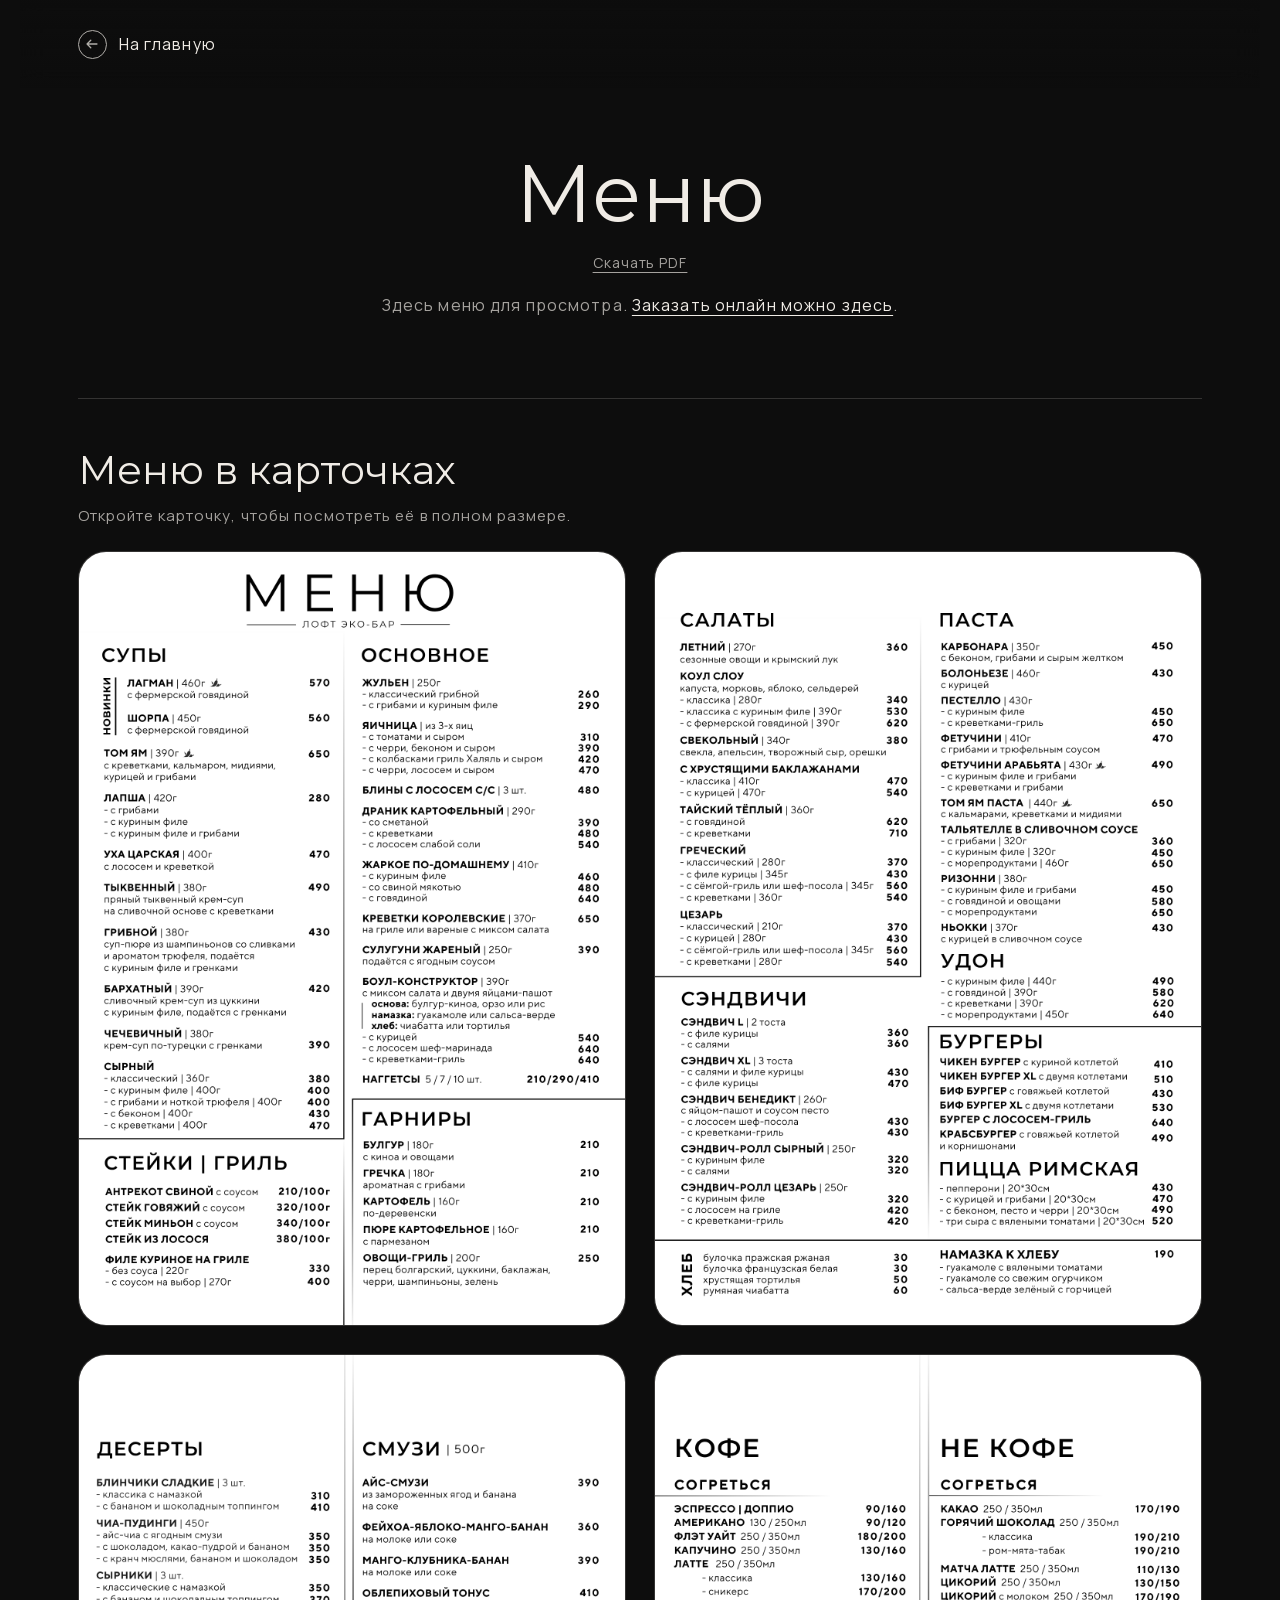
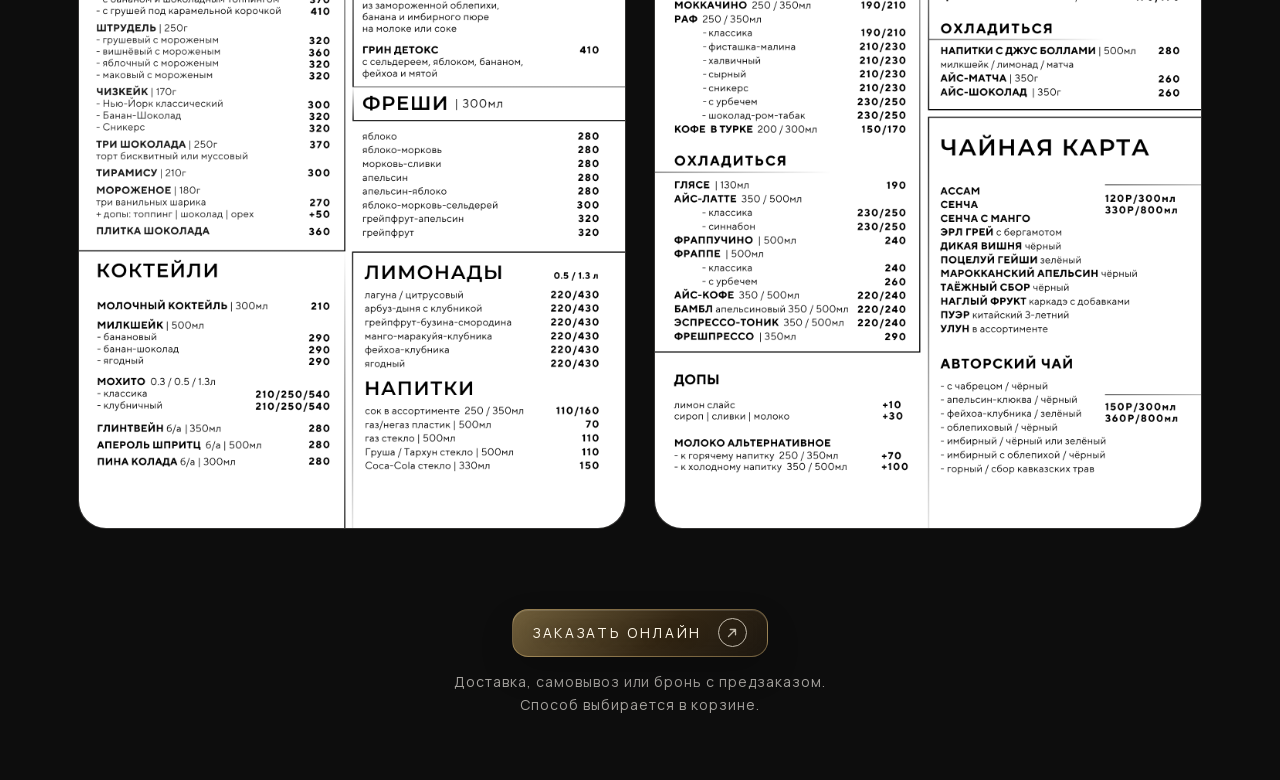
==== menu/index.html @ b7766734 "Update LOFT site and publish menu" ====
<!doctype html>
<html lang="ru">
  <head>
    <meta charset="utf-8" />
    <meta name="viewport" content="width=device-width, initial-scale=1" />
    <meta name="theme-color" content="#0d0d0d" />
    <meta name="description" content="Меню ЛОФТ эко-бар в Георгиевске: карточки, PDF и онлайн-заказ." />
    <title>Меню — ЛОФТ эко-бар</title>
    <link rel="canonical" href="https://loftecobar.ru/menu/" />
    <link rel="icon" href="/favicon.svg" type="image/svg+xml" />
    <link rel="stylesheet" href="/styles.css" />
    <link rel="stylesheet" href="/menu/menu.css" />
  </head>
  <body class="menuPage">
    <header class="menuTopbar menuWrap">
      <a class="menuHome" href="/" aria-label="ЛОФТ эко-бар — на главную">
        <span class="arrow" aria-hidden="true">
          <svg viewBox="0 0 16 16" focusable="false"><path d="M4 12 12 4M6 4h6v6" transform="rotate(-135 8 8)" /></svg>
        </span>
        <span>На главную</span>
      </a>
    </header>

    <main class="menuWrap">
      <header class="menuIntro">
        <h1>Меню</h1>
        <a class="menuDownload" href="/menu.pdf" download>Скачать PDF</a>
        <p class="menuExplanation">Здесь меню для просмотра. <a href="https://delivery.restik.com/loftecobar" target="_blank" rel="noopener noreferrer">Заказать онлайн можно здесь</a>.</p>
      </header>

      <section class="menuCards" id="menu-cards" aria-labelledby="menu-cards-title">
        <header class="menuCardsIntro">
          <h2 id="menu-cards-title">Меню в карточках</h2>
          <p>Откройте карточку, чтобы посмотреть её в полном размере.</p>
        </header>
        <ol class="menuCardList" role="list">
          <li>
            <a href="/menu/cards/page-01.png" aria-label="Открыть в полном размере: Супы, основное, стейки и гарниры">
              <img src="/menu/cards/page-01.png" alt="Супы, основное, стейки и гарниры" width="1414" height="2000" decoding="async" />
            </a>
          </li>
          <li>
            <a href="/menu/cards/page-02.png" aria-label="Открыть в полном размере: Салаты, сэндвичи, паста, удон, бургеры и пицца">
              <img src="/menu/cards/page-02.png" alt="Салаты, сэндвичи, паста, удон, бургеры и пицца" width="1414" height="2000" loading="lazy" decoding="async" />
            </a>
          </li>
          <li>
            <a href="/menu/cards/page-03.png" aria-label="Открыть в полном размере: Десерты, коктейли и прохладительные напитки">
              <img src="/menu/cards/page-03.png" alt="Десерты, коктейли и прохладительные напитки" width="1414" height="2000" loading="lazy" decoding="async" />
            </a>
          </li>
          <li>
            <a href="/menu/cards/page-04.png" aria-label="Открыть в полном размере: Кофе, не кофе и чайная карта">
              <img src="/menu/cards/page-04.png" alt="Кофе, не кофе и чайная карта" width="1414" height="2000" loading="lazy" decoding="async" />
            </a>
          </li>

        </ol>
      </section>
      <div class="menuOrder">
        <a class="button buttonPrimary" href="https://delivery.restik.com/loftecobar" target="_blank" rel="noopener noreferrer">Заказать онлайн <span class="arrow" aria-hidden="true"><svg viewBox="0 0 16 16" focusable="false"><path d="M4 12 12 4M6 4h6v6" /></svg></span></a>
        <p class="menuOrderNote"><span>Доставка, самовывоз или бронь с предзаказом.</span><span>Способ выбирается в корзине.</span></p>
      </div>
    </main>
  </body>
</html>
---- styles.css ----
@font-face {
  font-family: "Manrope";
  font-style: normal;
  font-weight: 200 800;
  font-display: swap;
  src: url("assets/fonts/manrope-cyrillic.woff2") format("woff2");
  unicode-range: U+0301, U+0400-045F, U+0490-0491, U+04B0-04B1, U+2116;
}

@font-face {
  font-family: "Manrope";
  font-style: normal;
  font-weight: 200 800;
  font-display: swap;
  src: url("assets/fonts/manrope-latin.woff2") format("woff2");
  unicode-range: U+0000-00FF, U+0131, U+0152-0153, U+02BB-02BC, U+02C6, U+02DA,
    U+02DC, U+0304, U+0308, U+0329, U+2000-206F, U+20AC, U+2122, U+2191,
    U+2193, U+2212, U+2215, U+FEFF, U+FFFD;
}

@font-face {
  font-family: "Montserrat";
  font-style: normal;
  font-weight: 100 900;
  font-display: swap;
  src: url("assets/fonts/montserrat-cyrillic.woff2") format("woff2");
  unicode-range: U+0301, U+0400-045F, U+0490-0491, U+04B0-04B1, U+2116;
}

@font-face {
  font-family: "Montserrat";
  font-style: normal;
  font-weight: 100 900;
  font-display: swap;
  src: url("assets/fonts/montserrat-latin.woff2") format("woff2");
  unicode-range: U+0000-00FF, U+0131, U+0152-0153, U+02BB-02BC, U+02C6, U+02DA,
    U+02DC, U+0304, U+0308, U+0329, U+2000-206F, U+20AC, U+2122, U+2191,
    U+2193, U+2212, U+2215, U+FEFF, U+FFFD;
}

:root {
  --font-manrope: "Manrope", sans-serif;
  --font-montserrat: "Montserrat", sans-serif;
  --ink: #0d0d0d;
  --milk: #f0ece6;
  --milk-muted: rgba(240, 236, 230, 0.67);
  --accent: #caa05b;
  --accent-bright: #d8b16d;
  --sage: #93a783;
  --sage-soft: #afbea2;
  --amber-glass:
    linear-gradient(135deg, rgba(229, 191, 113, 0.46), rgba(172, 122, 48, 0.25) 58%, rgba(94, 65, 28, 0.2));
  --sage-glass:
    linear-gradient(135deg, rgba(164, 184, 150, 0.34), rgba(89, 111, 80, 0.2) 62%, rgba(34, 45, 31, 0.18));
  --neutral-glass:
    linear-gradient(135deg, rgba(240, 236, 230, 0.105), rgba(240, 236, 230, 0.035) 46%, rgba(13, 13, 13, 0.16));
  --glass: rgba(18, 18, 16, 0.5);
  --glass-strong: rgba(13, 13, 13, 0.88);
  --glass-soft: rgba(240, 236, 230, 0.052);
  --line: rgba(240, 236, 230, 0.17);
  --shadow: 0 28px 80px rgba(0, 0, 0, 0.28);
}

* {
  box-sizing: border-box;
}

html {
  scroll-behavior: smooth;
  scroll-padding-top: 24px;
  background: var(--ink);
}

body {
  margin: 0;
  min-width: 320px;
  background: var(--ink);
  color: var(--milk);
  font-family: var(--font-manrope), Arial, sans-serif;
  -webkit-font-smoothing: antialiased;
  -moz-osx-font-smoothing: grayscale;
  text-rendering: optimizeLegibility;
}

main {
  position: relative;
  isolation: isolate;
}

a {
  color: inherit;
}

.ambientBackground {
  position: fixed;
  z-index: 0;
  inset: 0;
  background-color: var(--ink);
  background-image: linear-gradient(to bottom, transparent 60%, var(--ink) 100%), url("assets/hero-lamps-desktop.webp");
  background-repeat: no-repeat;
  background-position: center top;
  background-size: 100% 51.29vw, 100% auto;
  pointer-events: none;
}

.ambientBackground::after {
  content: "";
  position: absolute;
  inset: 0;
  background:
    linear-gradient(90deg, rgba(13, 13, 13, 0.46) 0%, rgba(13, 13, 13, 0.08) 50%, rgba(13, 13, 13, 0.46) 100%),
    linear-gradient(180deg, rgba(13, 13, 13, 0.04) 0%, rgba(13, 13, 13, 0.1) 48%, rgba(13, 13, 13, 0.88) 94%);
}

.hero {
  position: relative;
  z-index: 1;
  width: min(1440px, 100%);
  min-height: 100svh;
  margin: 0 auto;
  padding: 28px clamp(24px, 5vw, 72px) 56px;
  display: flex;
  flex-direction: column;
}

.topbar {
  display: flex;
  align-items: center;
  justify-content: flex-end;
  gap: 20px;
}

.topPhone {
  min-height: 48px;
  padding: 0 9px 0 18px;
  display: inline-flex;
  align-items: center;
  gap: 12px;
  border: 1px solid var(--line);
  border-radius: 999px;
  background: rgba(13, 13, 13, 0.38);
  backdrop-filter: blur(14px);
  -webkit-backdrop-filter: blur(14px);
  text-decoration: none;
  font-size: 15.5px;
  font-weight: 650;
  letter-spacing: 0.035em;
}

.arrow {
  width: 29px;
  height: 29px;
  flex: none;
  display: inline-grid;
  place-items: center;
  border: 1px solid currentColor;
  border-radius: 50%;
  opacity: 0.72;
  transition: transform 180ms ease, opacity 180ms ease;
}

.arrow svg {
  width: 14px;
  height: 14px;
  fill: none;
  stroke: currentColor;
  stroke-width: 1.5;
  stroke-linecap: round;
  stroke-linejoin: round;
}

a:hover .arrow {
  transform: translate(1px, -1px);
  opacity: 1;
}

.heroContent {
  width: min(940px, 100%);
  margin: clamp(430px, 56svh, 720px) auto 0;
  text-align: center;
}

.brandLockup {
  width: fit-content;
  max-width: 100%;
  margin-inline: auto;
}

.hero h1 {
  margin: 0;
  font-size: clamp(64px, 10vw, 145px);
  font-family: var(--font-montserrat), Arial, sans-serif;
  font-weight: 400;
  line-height: 0.9;
  letter-spacing: 0.18em;
  text-transform: uppercase;
  text-wrap: balance;
  text-shadow: 0 3px 24px rgba(0, 0, 0, 0.42);
  transform: translateX(0.09em);
}

.ecoDivider {
  width: 100%;
  margin: 20px auto 0;
  display: grid;
  grid-template-columns: minmax(0, 1fr) auto minmax(0, 1fr);
  align-items: center;
  gap: 12px;
}

.ecoDivider > span {
  width: 100%;
  height: 1px;
  background: rgba(240, 236, 230, 0.42);
}

.ecoDivider p {
  margin: 0;
  color: var(--sage-soft);
  font-size: clamp(15px, 1.35vw, 19px);
  font-weight: 620;
  letter-spacing: 0.56em;
  white-space: nowrap;
  text-transform: uppercase;
  transform: translateX(0.28em);
}

.sectionLabel {
  margin: 0 0 16px;
  color: var(--sage-soft);
  font-size: 11px;
  font-weight: 760;
  line-height: 1.4;
  letter-spacing: 0.19em;
  text-transform: uppercase;
}

.heroTagline {
  margin: 29px 0 0;
  display: flex;
  justify-content: center;
  gap: 0.7ch;
  font-size: clamp(16.5px, 1.65vw, 22px);
  font-weight: 520;
  line-height: 1.55;
  letter-spacing: 0.18em;
  text-transform: uppercase;
  text-shadow: 0 3px 20px rgba(0, 0, 0, 0.62);
}

.heroDetails {
  margin-top: 22px;
  display: flex;
  flex-direction: column;
  align-items: center;
  justify-content: center;
  gap: 9px;
  flex-wrap: wrap;
}

.heroHours {
  color: rgba(240, 236, 230, 0.72);
  font-size: 13px;
  font-weight: 620;
  letter-spacing: 0.11em;
  text-transform: uppercase;
}

.metaPill {
  min-height: 47px;
  padding: 0 16px;
  display: inline-flex;
  align-items: center;
  gap: 10px;
  border: 1px solid var(--line);
  border-radius: 999px;
  background: rgba(13, 13, 13, 0.38);
  backdrop-filter: blur(14px);
  -webkit-backdrop-filter: blur(14px);
  color: rgba(240, 236, 230, 0.88);
  font-size: 14px;
  font-weight: 620;
  letter-spacing: 0.025em;
}

.metaLink {
  padding-right: 7px;
  text-decoration: none;
}

.metaLink .arrow {
  width: 27px;
  height: 27px;
}

.heroActions {
  width: min(650px, 100%);
  margin: 34px auto 0;
  display: grid;
  grid-template-columns: repeat(2, minmax(0, 1fr));
  justify-content: center;
  gap: 10px;
}

.button {
  min-height: 58px;
  padding: 0 20px;
  display: inline-flex;
  align-items: center;
  justify-content: space-between;
  gap: 18px;
  border: 1px solid transparent;
  border-radius: 16px;
  text-decoration: none;
  font-size: 14px;
  font-weight: 640;
  letter-spacing: 0.015em;
  box-shadow:
    inset 0 1px 0 rgba(255, 255, 255, 0.13),
    0 14px 34px rgba(0, 0, 0, 0.16);
  backdrop-filter: blur(18px) saturate(118%);
  -webkit-backdrop-filter: blur(18px) saturate(118%);
  transition: transform 180ms ease, filter 180ms ease, border-color 180ms ease;
}

.button:active,
.actionCard:active {
  transform: scale(0.985);
}

.buttonPrimary {
  border-color: rgba(240, 205, 137, 0.38);
  background: var(--amber-glass);
  color: #fff8e9;
  text-shadow: 0 1px 14px rgba(0, 0, 0, 0.42);
}

.buttonPrimary:hover {
  filter: brightness(1.1);
  border-color: rgba(248, 218, 156, 0.58);
}

.buttonQuiet {
  border-color: var(--line);
  background: var(--neutral-glass);
  color: var(--milk);
}

.buttonGlass {
  border-color: rgba(181, 201, 167, 0.31);
  background: var(--sage-glass);
  color: var(--milk);
}

.buttonGlass:hover,
.buttonQuiet:hover {
  border-color: rgba(240, 236, 230, 0.24);
  filter: brightness(1.12);
}

.hasActiveButton .buttonPrimary,
.hasActiveButton .actionCardPrimary,
.hasActiveButton .mobileDock a:first-child {
  border-color: rgba(181, 201, 167, 0.31);
  background: var(--sage-glass);
  color: var(--milk);
  text-shadow: none;
}

.button.isActiveButton,
.actionCard.isActiveButton,
.mobileDock a.isActiveButton {
  border-color: rgba(240, 205, 137, 0.42);
  background: var(--amber-glass);
  color: #fff8e9;
  text-shadow: 0 1px 14px rgba(0, 0, 0, 0.42);
}

.contentShell {
  position: relative;
  z-index: 1;
  width: min(1180px, calc(100% - 32px));
  margin: 0 auto;
  padding: 44px 0 132px;
}

.glassPanel {
  border: 1px solid var(--line);
  border-radius: 28px;
  background:
    var(--neutral-glass),
    var(--glass);
  box-shadow:
    inset 0 1px 0 rgba(255, 255, 255, 0.08),
    var(--shadow);
  backdrop-filter: blur(24px) saturate(112%);
  -webkit-backdrop-filter: blur(24px) saturate(112%);
}

.contactPanel {
  padding: clamp(30px, 4.4vw, 48px);
  display: grid;
  grid-template-columns: minmax(0, 1fr) minmax(440px, 0.95fr);
  align-items: end;
  gap: clamp(34px, 6vw, 76px);
}

.contactCopy h2,
.panelTitle {
  margin: 0;
  color: var(--sage);
  font-size: clamp(18px, 1.9vw, 25px);
  font-weight: 520;
  line-height: 1.55;
  letter-spacing: 0.18em;
  text-transform: uppercase;
}

.contactCopy p,
.panelDescription {
  margin: 18px 0 0;
  color: var(--milk-muted);
  font-size: 17px;
  line-height: 1.55;
}

.panelDescription strong {
  color: rgba(240, 236, 230, 0.9);
  font-weight: 450;
  text-decoration: none;
}

.contactActions {
  display: grid;
  grid-template-columns: 1fr;
  gap: 10px;
}

.contactActions .button {
  font-size: 20px;
  font-weight: 620;
}

.actionsPanel {
  margin-top: 22px;
  padding: clamp(28px, 5vw, 58px);
}

.sectionIntro {
  max-width: 630px;
}

.sectionIntro .menuTitle {
  margin: 0;
  color: var(--sage);
  font-size: clamp(18px, 1.9vw, 25px);
  font-weight: 520;
  line-height: 1.55;
  letter-spacing: 0.18em;
  text-transform: uppercase;
  text-wrap: wrap;
}

.sectionLabel {
  color: var(--sage-soft);
}

.sectionIntro h2 {
  margin: 0;
  font-size: clamp(34px, 4.3vw, 57px);
  font-weight: 570;
  line-height: 1.05;
  letter-spacing: -0.04em;
  text-wrap: balance;
}

.sectionIntro > p:last-child,
.detailText {
  margin: 16px 0 0;
  color: var(--milk-muted);
  font-size: 17px;
  line-height: 1.6;
}

.actionGrid {
  margin-top: 30px;
  display: grid;
  grid-template-columns: repeat(2, minmax(0, 1fr));
  gap: 12px;
}

.actionCard {
  min-height: 160px;
  padding: 22px;
  display: grid;
  grid-template-columns: 1fr auto;
  grid-template-rows: auto 1fr;
  gap: 22px;
  border: 1px solid var(--line);
  border-radius: 22px;
  background:
    var(--neutral-glass),
    var(--glass-soft);
  box-shadow: inset 0 1px 0 rgba(255, 255, 255, 0.065);
  backdrop-filter: blur(17px) saturate(112%);
  -webkit-backdrop-filter: blur(17px) saturate(112%);
  text-decoration: none;
  transition: transform 180ms ease, filter 180ms ease, border-color 180ms ease;
}

.actionCard:hover {
  transform: translateY(-2px);
  border-color: rgba(156, 173, 142, 0.7);
  filter: brightness(1.12);
}

.actionCardPrimary {
  border-color: rgba(240, 205, 137, 0.36);
  background: var(--amber-glass);
  color: #fff8e9;
  text-shadow: 0 1px 14px rgba(0, 0, 0, 0.36);
}

.actionCardPrimary:hover {
  border-color: rgba(248, 218, 156, 0.56);
}

.cardNumber {
  font-size: 11px;
  font-weight: 800;
  letter-spacing: 0.15em;
}

.actionCard:not(.actionCardPrimary) .cardNumber {
  color: #a6b096;
}

.cardCopy {
  grid-column: 1;
  grid-row: 2;
  align-self: end;
}

.cardCopy strong {
  display: block;
  font-size: 20px;
  font-weight: 620;
}

.cardCopy small {
  margin-top: 7px;
  display: block;
  color: var(--milk-muted);
  font-size: 14px;
  line-height: 1.45;
}

.actionCardPrimary .cardCopy small {
  color: rgba(255, 248, 233, 0.7);
}

.actionCard > .arrow {
  grid-column: 2;
  grid-row: 2;
  align-self: end;
}

.detailGrid {
  margin-top: 22px;
  display: grid;
  grid-template-columns: 1fr;
  gap: 16px;
}

.detailCard {
  padding: clamp(28px, 4.4vw, 48px);
  display: flex;
  flex-direction: column;
}

.routeDescription {
  max-width: 560px;
}

.buttonStack {
  margin-top: 0;
  padding-top: 29px;
  display: grid;
  grid-template-columns: 1fr;
  gap: 10px;
}

.reviewPanel {
  margin-top: 22px;
  padding: clamp(28px, 5vw, 58px);
  display: grid;
  grid-template-columns: minmax(0, 1fr) minmax(440px, 0.95fr);
  align-items: end;
  gap: clamp(34px, 6vw, 76px);
}

.reviewActions {
  display: grid;
  gap: 10px;
}

.buttonStack .button,
.reviewActions .button {
  font-size: 20px;
  font-weight: 620;
}

footer {
  padding: 50px 8px 16px;
  display: flex;
  align-items: end;
  justify-content: space-between;
  gap: 32px;
  color: var(--milk-muted);
  font-size: 13px;
}

footer p {
  margin: 4px 0;
}

.footerBrand {
  color: var(--milk);
  font-size: 18px;
  font-weight: 500;
}

.socials {
  display: flex;
  flex-wrap: wrap;
  gap: 22px;
}

.socials a {
  text-underline-offset: 4px;
}

.mobileDock {
  display: none;
}

:focus-visible {
  outline: 2px solid var(--sage-soft);
  outline-offset: 4px;
}

@media (min-width: 761px) {
  .ambientBackground::after {
    background:
      linear-gradient(
        180deg,
        rgba(13, 13, 13, 0.02) 0%,
        rgba(13, 13, 13, 0.1) 34%,
        rgba(13, 13, 13, 0.78) 82%,
        var(--ink) 100%
      );
  }

  .heroActions .button,
  .contactActions .button,
  .buttonStack .button,
  .reviewActions .button {
    font-size: 18px;
    font-weight: 570;
    letter-spacing: 0.01em;
  }

  .actionsPanel,
  .detailGrid,
  .reviewPanel {
    margin-top: 30px;
  }

  .contactPanel,
  .actionsPanel,
  .detailCard,
  .reviewPanel {
    padding: clamp(30px, 4.4vw, 48px);
    grid-template-columns: minmax(0, 1fr) minmax(440px, 0.95fr);
    align-items: stretch;
    gap: clamp(34px, 6vw, 76px);
  }

  .actionsPanel {
    display: grid;
  }

  .contactCopy,
  .sectionIntro,
  .detailCopy,
  .reviewCopy {
    align-self: end;
  }

  .contactCopy p,
  .sectionIntro > p:last-child,
  .panelDescription {
    margin-top: 10px;
  }

  .contactActions,
  .actionGrid,
  .buttonStack,
  .reviewActions {
    align-self: start;
  }

  .actionGrid {
    margin-top: 0;
    grid-template-columns: 1fr;
    gap: 10px;
  }

  .actionCard {
    min-height: 74px;
    padding: 0 10px 0 20px;
    grid-template-columns: 1fr auto;
    grid-template-rows: 1fr;
    gap: 18px;
    border-radius: 16px;
  }

  .cardNumber {
    display: none;
  }

  .cardCopy {
    grid-column: 1;
    grid-row: 1;
    align-self: center;
  }

  .cardCopy strong {
    font-size: 18px;
    font-weight: 570;
  }

  .cardCopy small {
    margin-top: 3px;
    font-size: 13px;
  }

  .actionCard > .arrow {
    grid-column: 2;
    grid-row: 1;
    align-self: center;
  }

  .detailCard {
    display: grid;
  }

  .buttonStack {
    padding-top: 0;
  }
}

@media (max-width: 760px) {
  .ambientBackground {
    background-image: url("assets/hero-lamps-mobile.webp");
    background-position: center top;
    background-size: cover;
  }

  .ambientBackground::after {
    background:
      linear-gradient(180deg, rgba(13, 13, 13, 0.02) 0%, rgba(13, 13, 13, 0.1) 34%, rgba(13, 13, 13, 0.78) 82%, var(--ink) 100%);
  }

  .hero {
    min-height: 100svh;
    padding: 19px 18px calc(90px + env(safe-area-inset-bottom));
  }

  .topbar {
    gap: 8px;
  }

  .topPhone {
    min-height: 42px;
    padding: 0 7px 0 12px;
    gap: 8px;
    font-size: clamp(11.5px, 3.3vw, 13.75px);
  }

  .topPhone .arrow {
    width: 26px;
    height: 26px;
    font-size: 10px;
  }

  .heroContent {
    width: 100%;
    max-width: 560px;
    margin-top: clamp(300px, 41svh, 360px);
  }

  .brandLockup {
    width: min(82vw, 360px);
  }

  .heroTagline {
    margin-top: 22px;
    flex-direction: column;
    gap: 2px;
    font-size: clamp(12px, 3.75vw, 15.25px);
    line-height: 1.65;
    letter-spacing: 0.15em;
  }

  .heroDetails {
    margin-top: 17px;
    gap: 7px;
  }

  .heroHours {
    font-size: 11px;
    letter-spacing: 0.1em;
  }

  .metaPill {
    min-height: 42px;
    padding-inline: 13px;
    font-size: clamp(11.5px, 3.2vw, 13.75px);
  }

  .metaLink {
    padding-right: 6px;
  }

  .metaLink .arrow {
    width: 26px;
    height: 26px;
    font-size: 10px;
  }

  .heroActions {
    display: grid;
    grid-template-columns: repeat(2, minmax(0, 1fr));
    margin-top: 30px;
    gap: 8px;
  }

  .heroActions .button {
    min-height: 54px;
    padding-inline: 12px 8px;
    gap: 8px;
    font-size: clamp(10.5px, 3vw, 12.5px);
    font-weight: 570;
    letter-spacing: 0.01em;
    white-space: normal;
    overflow-wrap: anywhere;
  }

  .heroActions .arrow {
    width: 26px;
    height: 26px;
    font-size: 10px;
  }

  .contentShell {
    width: min(100% - 24px, 620px);
    padding: 28px 0 124px;
  }

  .glassPanel {
    border-radius: 23px;
    background:
      linear-gradient(
        135deg,
        rgba(240, 236, 230, 0.075),
        rgba(240, 236, 230, 0.02) 46%,
        rgba(13, 13, 13, 0.08)
      ),
      rgba(13, 13, 13, 0.34);
    backdrop-filter: blur(18px) saturate(108%);
    -webkit-backdrop-filter: blur(18px) saturate(108%);
  }

  .actionsPanel,
  .detailCard,
  .reviewPanel {
    padding: 24px 20px;
  }

  .contactPanel {
    padding: 25px 20px 20px;
    grid-template-columns: 1fr;
    gap: 24px;
  }

  .contactCopy h2,
  .panelTitle {
    font-size: clamp(15.5px, 4.2vw, 18px);
  }

  .sectionIntro .menuTitle {
    font-size: clamp(15.5px, 4.2vw, 18px);
  }

  .contactCopy p,
  .panelDescription {
    margin-top: 12px;
    font-size: 15px;
  }

  .contactActions {
    gap: 8px;
  }

  .contactActions .button {
    min-height: 54px;
    padding-inline: 14px 8px;
    font-size: 17px;
  }

  .contactActions .arrow {
    width: 26px;
    height: 26px;
  }

  .sectionIntro h2 {
    font-size: 33px;
  }

  .sectionIntro > p:last-child,
  .detailText {
    margin-top: 13px;
    font-size: 15px;
  }

  .actionGrid {
    margin-top: 22px;
    grid-template-columns: 1fr;
    gap: 9px;
  }

  .actionCard {
    min-height: 118px;
    padding: 17px;
    gap: 15px;
    border-radius: 18px;
  }

  .cardCopy strong {
    font-size: 17px;
  }

  .cardCopy small {
    font-size: 13px;
  }

  .detailGrid {
    margin-top: 18px;
    grid-template-columns: 1fr;
    gap: 12px;
  }

  .buttonStack {
    gap: 8px;
    padding-top: 24px;
  }

  .buttonStack .button {
    min-height: 54px;
    padding-inline: 14px 8px;
    font-size: 17px;
  }

  .buttonStack .arrow {
    width: 26px;
    height: 26px;
  }

  .reviewPanel {
    margin-top: 18px;
    grid-template-columns: 1fr;
    gap: 24px;
  }

  .reviewActions .button {
    min-height: 54px;
    padding-inline: 14px 8px;
    font-size: 17px;
  }

  .reviewActions .arrow {
    width: 26px;
    height: 26px;
  }

  footer {
    padding: 38px 4px 10px;
    display: grid;
    gap: 24px;
  }

  .mobileDock {
    position: fixed;
    z-index: 30;
    left: 10px;
    right: 10px;
    bottom: max(9px, env(safe-area-inset-bottom));
    display: grid;
    grid-template-columns: repeat(3, 1fr);
    padding: 7px;
    border: 1px solid var(--line);
    border-radius: 18px;
    background: rgba(13, 13, 13, 0.88);
    box-shadow: 0 18px 50px rgba(0, 0, 0, 0.45);
    backdrop-filter: blur(18px);
    -webkit-backdrop-filter: blur(18px);
  }

  .mobileDock a {
    min-height: 48px;
    display: flex;
    flex-direction: column;
    align-items: center;
    justify-content: center;
    gap: 6px;
    border-radius: 12px;
    text-decoration: none;
    font-size: 10.5px;
    font-weight: 680;
  }

  .mobileDock a:first-child {
    border: 1px solid rgba(240, 205, 137, 0.3);
    background: var(--amber-glass);
    color: #fff8e9;
  }

  .mobileDock a > span {
    width: 18px;
    height: 2px;
    border-radius: 999px;
    background: currentColor;
    opacity: 0.8;
  }
}

@media (max-width: 360px), (max-height: 700px) and (max-width: 760px) {
  .hero {
    padding-inline: 15px;
    padding-bottom: calc(86px + env(safe-area-inset-bottom));
  }

  .hero h1 {
    font-size: clamp(40px, 12vw, 48px);
  }

  .heroContent {
    margin-top: clamp(210px, 29svh, 250px);
  }

  .heroTagline {
    margin-top: 14px;
    font-size: clamp(10px, 3.2vw, 12px);
    line-height: 1.5;
  }

  .heroDetails {
    margin-top: 12px;
  }

  .heroActions {
    margin-top: 20px;
  }
}

@media (prefers-reduced-motion: reduce) {
  html {
    scroll-behavior: auto;
  }

  *,
  *::before,
  *::after {
    transition: none !important;
  }
}

/* Slightly more space between letters on the main actions. */
.heroActions .button,
.contactActions .button,
.buttonStack .button,
.reviewActions .button { letter-spacing: 0.07em; }

.contactCopy p, .routeDescription, .reviewCopy .panelDescription, footer { letter-spacing: 0.07em; }

.topPhone, .heroDetails .metaLink, .heroHours { letter-spacing: 0.07em; }

.heroHours { letter-spacing: 0.12em; text-transform: none; }

.heroDetails .metaLink { min-height: 52px; max-width: 100%; padding: 0 10px 0 20px; font-size: clamp(13px, 3.6vw, 16px); font-weight: 500; letter-spacing: 0.10em; }

/* Equal starting appearance for contact, directions and review actions. */
:is(.contactActions, .buttonStack, .reviewActions) .button {
  border-color: rgba(181, 201, 167, 0.31);
  background: var(--sage-glass);
  color: var(--milk);
  text-shadow: none;
}
@media (hover: hover) {
  :is(.contactActions, .buttonStack, .reviewActions) .button:hover {
    border-color: rgba(248, 218, 156, 0.58);
    background: var(--amber-glass);
    color: #fff8e9;
  }
}
:is(.contactActions, .buttonStack, .reviewActions) .button:focus-visible,
:is(.contactActions, .buttonStack, .reviewActions) .button:active {
  border-color: rgba(248, 218, 156, 0.58);
  background: var(--amber-glass);
  color: #fff8e9;
}

.heroActions .buttonPrimary { font-weight: 400; }
.heroActions .buttonGlass { text-transform: uppercase; letter-spacing: 0.19em; }

.heroActions .button, .contactActions .button, .buttonStack .button, .reviewActions .button { text-transform: uppercase; letter-spacing: 0.19em; }

.heroActions .button, .contactActions .button, .buttonStack .button, .reviewActions .button { font-weight: 400; }

.contactCopy h2, .panelTitle { color: #d8b16d; }
---- menu/menu.css ----
.menuPage {
  min-width: 0;
}

.menuWrap {
  width: min(100%, 1240px);
  margin-inline: auto;
  padding-inline: clamp(16px, 4.5vw, 60px);
}

.menuTopbar {
  padding-block: 20px;
}

.menuHome {
  display: inline-flex;
  align-items: center;
  gap: 12px;
  min-height: 48px;
  text-decoration: none;
}

.menuBrand {
  display: grid;
  justify-items: center;
  gap: 4px;
  line-height: 1.1;
  text-transform: uppercase;
}

.menuBrandName {
  font-family: var(--font-montserrat);
  font-size: 23px;
  font-weight: 400;
  letter-spacing: 0.18em;
  padding-inline-start: 0.18em;
}

.menuBrandType {
  color: var(--sage-soft);
  font-size: 9px;
  font-weight: 620;
  letter-spacing: 0.42em;
  padding-inline-start: 0.42em;
}

.menuIntro {
  padding-block: clamp(24px, 5vw, 64px) clamp(36px, 7vw, 80px);
  text-align: center;
}

.menuIntro h1 {
  margin: 0;
  font-family: var(--font-montserrat);
  font-size: clamp(44px, 8vw, 80px);
  font-weight: 400;
  line-height: 1.06;
}

.menuDownload {
  display: inline-block;
  margin-top: 16px;
  color: var(--milk-muted);
  font-size: 14px;
  text-underline-offset: 4px;
}

.menuExplanation {
  max-width: 600px;
  margin: 20px auto 0;
  color: var(--milk-muted);
  line-height: 1.6;
}

.menuExplanation a { color: var(--milk); text-underline-offset: 4px; }
.menuOrder { display: flex; flex-direction: column; align-items: center; gap: 14px; padding: 0 0 64px; }
.menuOrderNote { display: grid; gap: 2px; max-width: none; margin: 0; color: var(--milk-muted); font-size: 14px; line-height: 1.55; text-align: center; white-space: nowrap; }
.menuOrder .button { min-height: 48px; gap: 16px; }

.menuCards {
  border-top: 1px solid var(--line);
  padding-block: clamp(24px, 4vw, 48px) clamp(40px, 7vw, 80px);
}

.menuCardsIntro {
  margin-bottom: 24px;
}

.menuCardsIntro h2 {
  margin: 0;
  font-family: var(--font-montserrat);
  font-size: clamp(24px, 4vw, 40px);
  font-weight: 400;
  line-height: 1.16;
}

.menuCardsIntro p {
  margin: 10px 0 0;
  color: var(--milk-muted);
  font-size: 15px;
  line-height: 1.55;
}

.menuCardList {
  display: grid;
  grid-template-columns: minmax(0, 1fr);
  align-items: start;
  gap: clamp(16px, 3vw, 28px);
  margin: 0;
  padding: 0;
  list-style: none;
}

.menuCardList > li {
  min-width: 0;
}

.menuCardList a {
  display: block;
  overflow: hidden;
  border: 1px solid var(--line);
  border-radius: 28px;
  background: var(--ink);
}

.menuCardList a:hover {
  border-color: var(--sage);
}

.menuCardList img {
  display: block;
  width: 100%;
  height: auto;
}

@media (min-width: 760px) {
  .menuCardList {
    grid-template-columns: repeat(2, minmax(0, 1fr));
  }
}

.menuOrder .button,
.menuOrderNote { letter-spacing: 0.07em; }

.menuExplanation, .menuCardsIntro p { letter-spacing: 0.07em; }

.menuDownload, .menuHome { letter-spacing: 0.07em; }

.menuOrder .button { text-transform: uppercase; letter-spacing: 0.19em; }

.menuOrder .button { font-weight: 400; }

.menuTopbar {
  position: sticky;
  top: 0;
  z-index: 50;
  background: linear-gradient(to bottom, rgba(13, 13, 13, 0.88), rgba(13, 13, 13, 0.55));
  backdrop-filter: blur(14px);
  -webkit-backdrop-filter: blur(14px);
}
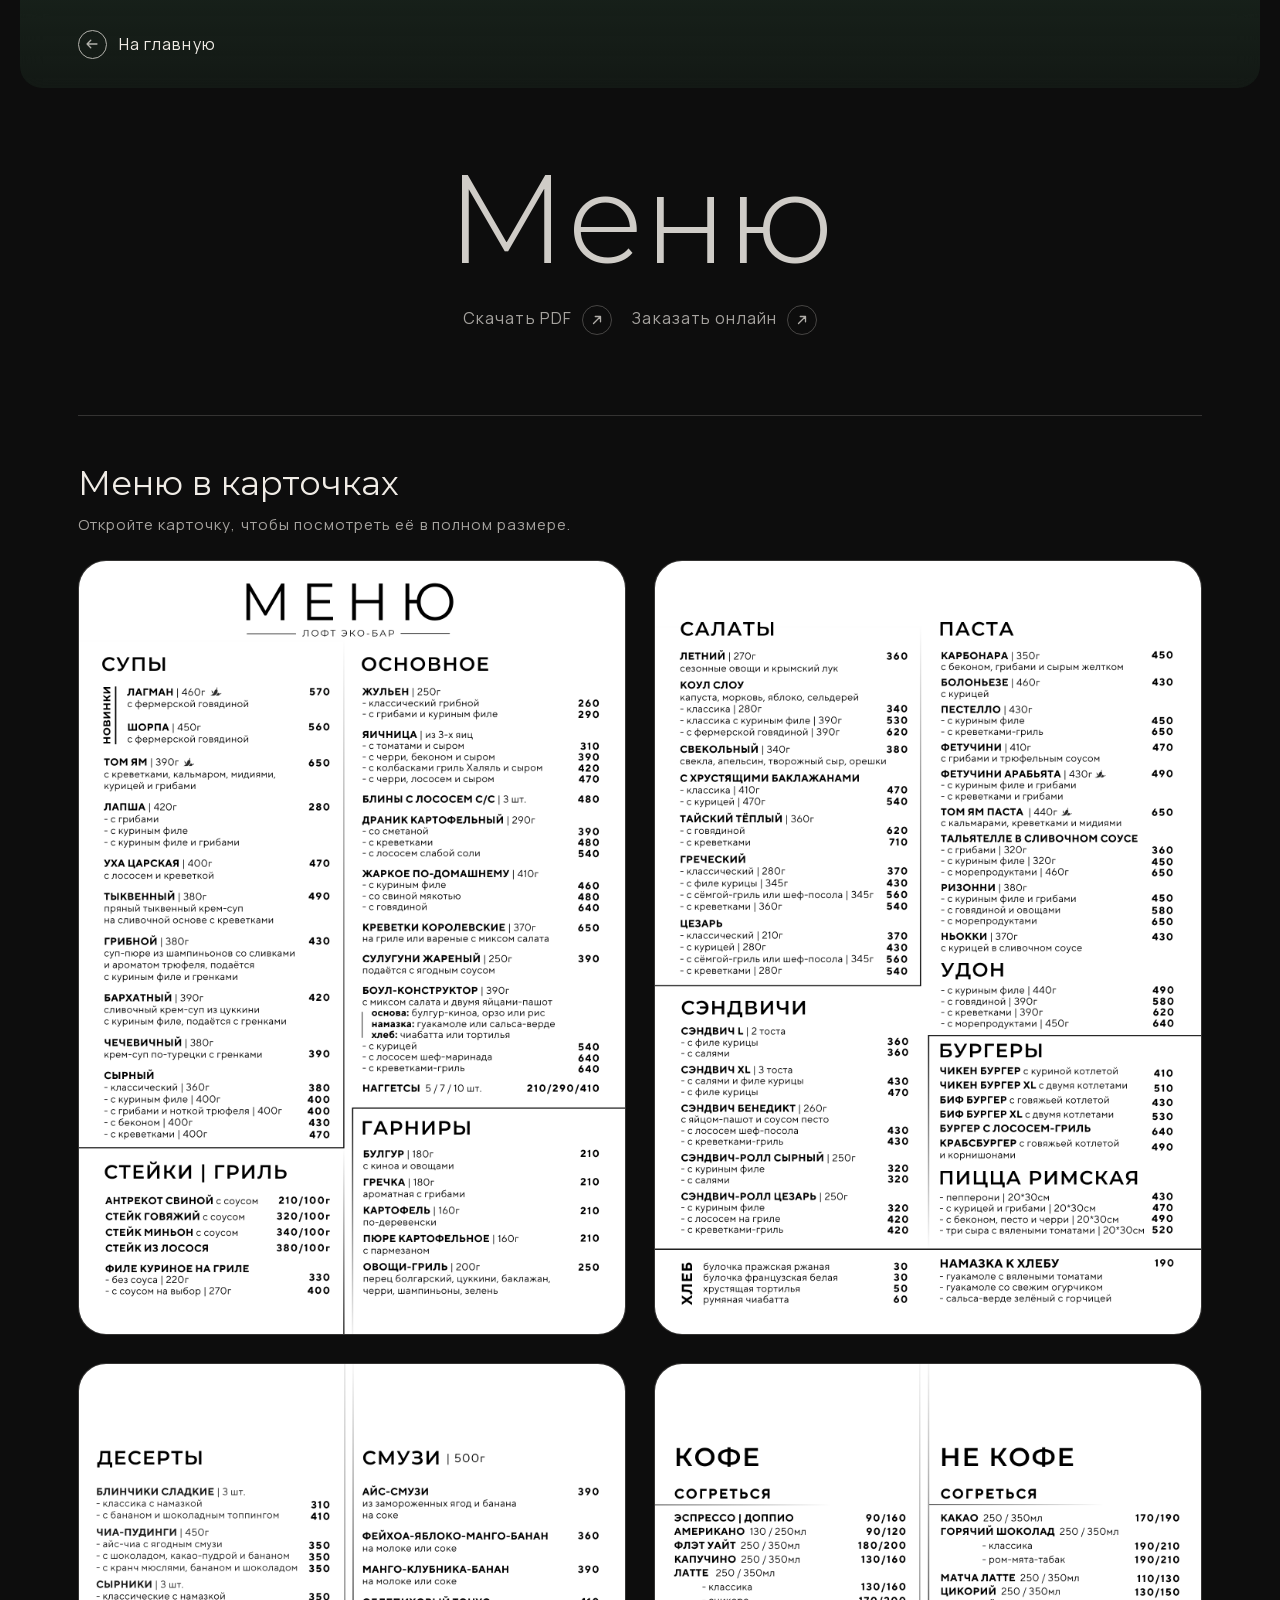
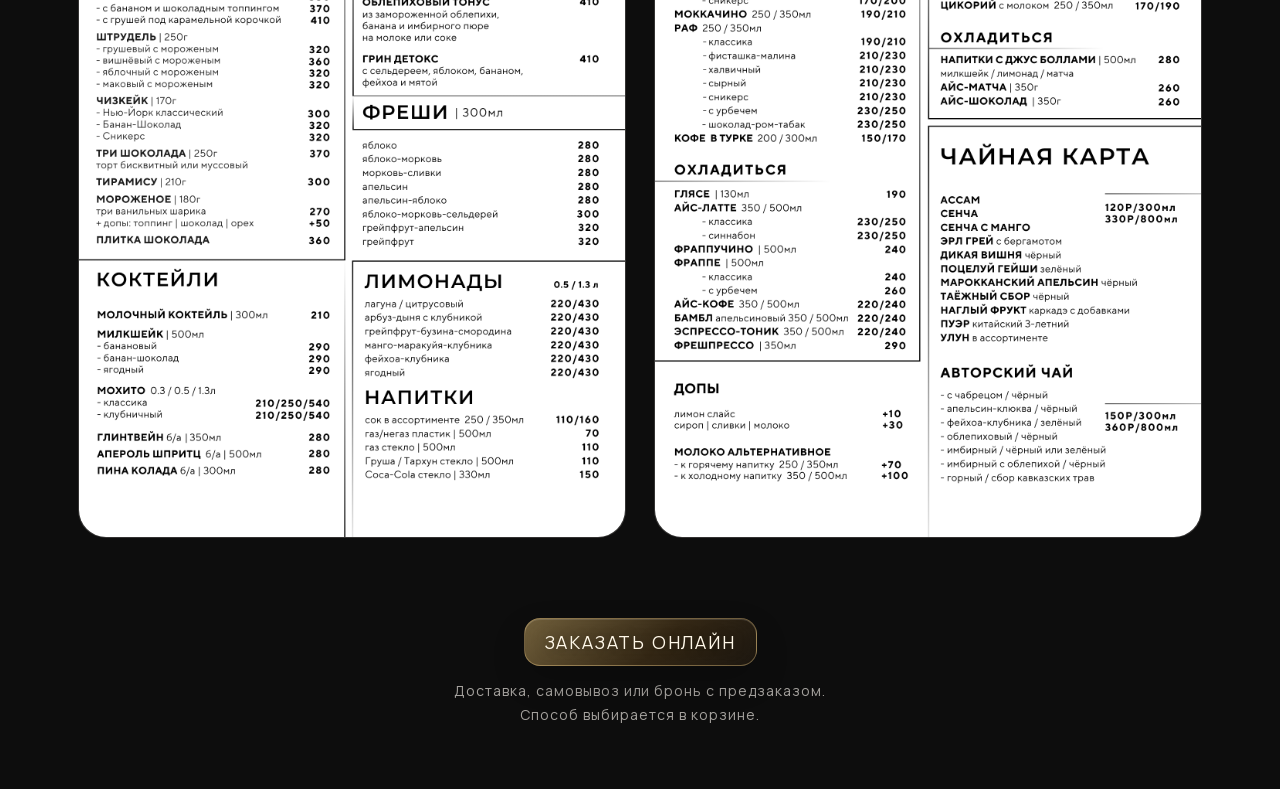
==== commit 30bea4b9: "Refine LOFT home and menu layouts" ====
--- a/menu/index.html
+++ b/menu/index.html
@@ -24,8 +24,12 @@
     <main class="menuWrap">
       <header class="menuIntro">
         <h1>Меню</h1>
-        <a class="menuDownload" href="/menu.pdf" download>Скачать PDF</a>
-        <p class="menuExplanation">Здесь меню для просмотра. <a href="https://delivery.restik.com/loftecobar" target="_blank" rel="noopener noreferrer">Заказать онлайн можно здесь</a>.</p>
+        <div class="menuExplanation">
+          <p class="menuLinksLine">
+            <span>Скачать PDF <a class="menuOrderArrow" href="/menu.pdf" download aria-label="Скачать PDF меню"><span class="arrow" aria-hidden="true"><svg viewBox="0 0 16 16" focusable="false"><path d="M4 12 12 4M6 4h6v6"></path></svg></span></a></span>
+            <span>Заказать онлайн <a class="menuOrderArrow" href="https://delivery.restik.com/loftecobar" target="_blank" rel="noopener noreferrer" aria-label="Заказать онлайн в Restik"><span class="arrow" aria-hidden="true"><svg viewBox="0 0 16 16" focusable="false"><path d="M4 12 12 4M6 4h6v6"></path></svg></span></a></span>
+          </p>
+        </div>
       </header>
 
       <section class="menuCards" id="menu-cards" aria-labelledby="menu-cards-title">
@@ -58,7 +62,7 @@
         </ol>
       </section>
       <div class="menuOrder">
-        <a class="button buttonPrimary" href="https://delivery.restik.com/loftecobar" target="_blank" rel="noopener noreferrer">Заказать онлайн <span class="arrow" aria-hidden="true"><svg viewBox="0 0 16 16" focusable="false"><path d="M4 12 12 4M6 4h6v6" /></svg></span></a>
+        <a class="button buttonPrimary" href="https://delivery.restik.com/loftecobar" target="_blank" rel="noopener noreferrer">Заказать онлайн</a>
         <p class="menuOrderNote"><span>Доставка, самовывоз или бронь с предзаказом.</span><span>Способ выбирается в корзине.</span></p>
       </div>
     </main>
--- a/styles.css
+++ b/styles.css
@@ -216,7 +216,7 @@
 
 .ecoDivider p {
   margin: 0;
-  color: var(--sage-soft);
+  color: #9cbe86;
   font-size: clamp(15px, 1.35vw, 19px);
   font-weight: 620;
   letter-spacing: 0.56em;
@@ -260,7 +260,7 @@
 
 .heroHours {
   color: rgba(240, 236, 230, 0.72);
-  font-size: 13px;
+  font-size: 15px;
   font-weight: 620;
   letter-spacing: 0.11em;
   text-transform: uppercase;
@@ -359,8 +359,7 @@
 }
 
 .hasActiveButton .buttonPrimary,
-.hasActiveButton .actionCardPrimary,
-.hasActiveButton .mobileDock a:first-child {
+.hasActiveButton .actionCardPrimary {
   border-color: rgba(181, 201, 167, 0.31);
   background: var(--sage-glass);
   color: var(--milk);
@@ -409,7 +408,7 @@
 .panelTitle {
   margin: 0;
   color: var(--sage);
-  font-size: clamp(18px, 1.9vw, 25px);
+  font-size: clamp(24px, 2vw, 26px);
   font-weight: 520;
   line-height: 1.55;
   letter-spacing: 0.18em;
@@ -453,7 +452,7 @@
 .sectionIntro .menuTitle {
   margin: 0;
   color: var(--sage);
-  font-size: clamp(18px, 1.9vw, 25px);
+  font-size: clamp(24px, 2vw, 26px);
   font-weight: 520;
   line-height: 1.55;
   letter-spacing: 0.18em;
@@ -604,6 +603,12 @@
   gap: 10px;
 }
 
+.reviewDirectLink {
+  color: var(--sage);
+  text-decoration: none;
+  white-space: nowrap;
+}
+
 .buttonStack .button,
 .reviewActions .button {
   font-size: 20px;
@@ -627,7 +632,7 @@
 .footerBrand {
   color: var(--milk);
   font-size: 18px;
-  font-weight: 500;
+  font-weight: 400;
 }
 
 .socials {
@@ -761,6 +766,11 @@
 }
 
 @media (max-width: 760px) {
+  .hero h1 {
+    font-weight: 320;
+    color: rgba(240, 236, 230, 0.86);
+  }
+
   .ambientBackground {
     background-image: url("assets/hero-lamps-mobile.webp");
     background-position: center top;
@@ -773,8 +783,8 @@
   }
 
   .hero {
-    min-height: 100svh;
-    padding: 19px 18px calc(90px + env(safe-area-inset-bottom));
+    min-height: 0;
+    padding: 19px 18px calc(34px + env(safe-area-inset-bottom));
   }
 
   .topbar {
@@ -785,7 +795,7 @@
     min-height: 42px;
     padding: 0 7px 0 12px;
     gap: 8px;
-    font-size: clamp(11.5px, 3.3vw, 13.75px);
+    font-size: clamp(14px, 4vw, 16.5px);
   }
 
   .topPhone .arrow {
@@ -797,7 +807,7 @@
   .heroContent {
     width: 100%;
     max-width: 560px;
-    margin-top: clamp(300px, 41svh, 360px);
+    margin-top: clamp(270px, 37svh, 330px);
   }
 
   .brandLockup {
@@ -810,7 +820,7 @@
     gap: 2px;
     font-size: clamp(12px, 3.75vw, 15.25px);
     line-height: 1.65;
-    letter-spacing: 0.15em;
+    letter-spacing: 0.17em;
   }
 
   .heroDetails {
@@ -819,7 +829,7 @@
   }
 
   .heroHours {
-    font-size: 11px;
+    font-size: clamp(14px, 4vw, 16px);
     letter-spacing: 0.1em;
   }
 
@@ -865,7 +875,7 @@
 
   .contentShell {
     width: min(100% - 24px, 620px);
-    padding: 28px 0 124px;
+    padding: 20px 0 124px;
   }
 
   .glassPanel {
@@ -896,11 +906,13 @@
 
   .contactCopy h2,
   .panelTitle {
-    font-size: clamp(15.5px, 4.2vw, 18px);
+    font-size: 24px;
+    letter-spacing: 0.1em;
   }
 
   .sectionIntro .menuTitle {
-    font-size: clamp(15.5px, 4.2vw, 18px);
+    font-size: 24px;
+    letter-spacing: 0.1em;
   }
 
   .contactCopy p,
@@ -997,7 +1009,31 @@
   footer {
     padding: 38px 4px 10px;
     display: grid;
-    gap: 24px;
+    grid-template-columns: max-content minmax(0, 1fr);
+    gap: 0;
+  }
+
+  footer > div:first-child {
+    display: contents;
+  }
+
+  footer .footerBrand {
+    grid-column: 1;
+    grid-row: 1;
+  }
+
+  footer > div:first-child > p:not(.footerBrand) {
+    grid-column: 1 / -1;
+    grid-row: 2;
+  }
+
+  footer .socials {
+    grid-column: 1;
+    grid-row: 3;
+    justify-self: start;
+    justify-content: flex-start;
+    gap: 8px;
+    margin-top: 24px;
   }
 
   .mobileDock {
@@ -1026,14 +1062,8 @@
     gap: 6px;
     border-radius: 12px;
     text-decoration: none;
-    font-size: 10.5px;
-    font-weight: 680;
-  }
-
-  .mobileDock a:first-child {
-    border: 1px solid rgba(240, 205, 137, 0.3);
-    background: var(--amber-glass);
-    color: #fff8e9;
+    font-size: clamp(12px, 3.7vw, 14px);
+    font-weight: 500;
   }
 
   .mobileDock a > span {
@@ -1048,7 +1078,7 @@
 @media (max-width: 360px), (max-height: 700px) and (max-width: 760px) {
   .hero {
     padding-inline: 15px;
-    padding-bottom: calc(86px + env(safe-area-inset-bottom));
+    padding-bottom: calc(34px + env(safe-area-inset-bottom));
   }
 
   .hero h1 {
@@ -1056,7 +1086,7 @@
   }
 
   .heroContent {
-    margin-top: clamp(210px, 29svh, 250px);
+    margin-top: clamp(190px, 26svh, 230px);
   }
 
   .heroTagline {
@@ -1129,3 +1159,103 @@
 .heroActions .button, .contactActions .button, .buttonStack .button, .reviewActions .button { font-weight: 400; }
 
 .contactCopy h2, .panelTitle { color: #d8b16d; }
+
+/* Match the compact hero actions to the fixed mobile action bar. */
+.heroActions .button {
+  justify-content: center;
+  gap: 0;
+  padding-inline: 8px;
+  letter-spacing: 0.1em;
+  white-space: nowrap;
+}
+.heroActions .arrow { display: none; }
+
+@media (max-width: 760px) {
+  .heroActions .button {
+    font-size: clamp(14px, 4.5vw, 17px);
+  }
+
+  .heroActions .button,
+  .contactActions .button,
+  .buttonStack .button,
+  .reviewActions .button { letter-spacing: 0.12em; }
+}
+
+@media (width > 760px) {
+  .heroActions {
+    gap: 22px;
+  }
+
+  .contentShell :is(.contactActions, .buttonStack, .reviewActions) .button {
+    backdrop-filter: none;
+    -webkit-backdrop-filter: none;
+  }
+
+  .heroContent {
+    margin-top: clamp(390px, 51svh, 680px);
+  }
+
+  .hero h1 {
+    font-weight: 320;
+    color: rgba(240, 236, 230, 0.86);
+  }
+
+  .contentShell :is(.contactCopy h2, .panelTitle) {
+    font-size: 21px;
+  }
+
+  .contactCopy p,
+  .routeDescription,
+  .reviewCopy .panelDescription {
+    font-size: 14px;
+  }
+}
+
+@media (min-width: 1000px) {
+  .contentShell {
+    display: grid;
+    grid-template-columns: repeat(3, minmax(0, 1fr));
+    column-gap: 18px;
+  }
+
+  .contentShell > footer {
+    grid-column: 1 / -1;
+  }
+
+  .contentShell > .detailGrid,
+  .contentShell > .reviewPanel {
+    margin-top: 0;
+  }
+
+  .contentShell :is(.contactPanel, .detailCard, .reviewPanel) {
+    display: grid;
+    grid-template-columns: minmax(0, 1fr);
+    grid-template-rows: subgrid;
+    grid-row: span 2;
+    align-items: stretch;
+    gap: 0;
+    padding: 24px 20px;
+  }
+
+  .contentShell > .detailGrid {
+    grid-row: span 2;
+    grid-template-rows: subgrid;
+    row-gap: 0;
+  }
+
+  .contentShell :is(.contactCopy, .detailCopy, .reviewCopy) {
+    align-self: stretch;
+  }
+
+  .contentShell :is(.contactActions, .buttonStack, .reviewActions) {
+    align-self: start;
+    margin-top: 24px;
+  }
+
+  .contentShell :is(.contactActions, .buttonStack, .reviewActions) .button {
+    min-height: 54px;
+    padding-inline: 14px 8px;
+    font-size: 16px;
+    letter-spacing: 0.12em;
+  }
+}
--- a/menu/menu.css
+++ b/menu/menu.css
@@ -53,8 +53,16 @@
   margin: 0;
   font-family: var(--font-montserrat);
   font-size: clamp(44px, 8vw, 80px);
-  font-weight: 400;
+  font-weight: 320;
   line-height: 1.06;
+}
+
+@media (width > 760px) {
+  .menuIntro h1 {
+    font-size: 125px;
+    font-weight: 320;
+    color: rgba(240, 236, 230, 0.86);
+  }
 }
 
 .menuDownload {
@@ -70,9 +78,15 @@
   margin: 20px auto 0;
   color: var(--milk-muted);
   line-height: 1.6;
-}
-
-.menuExplanation a { color: var(--milk); text-underline-offset: 4px; }
+  letter-spacing: 0.02em;
+  display: grid;
+  gap: 8px;
+}
+
+.menuExplanation p { margin: 0; }
+.menuLinksLine { display: flex; justify-content: center; align-items: center; flex-wrap: wrap; column-gap: 20px; row-gap: 6px; }
+.menuOrderArrow { display: inline-flex; vertical-align: middle; margin-inline-start: 6px; text-decoration: none; }
+.menuOrderArrow .arrow { width: 30px; height: 30px; border-color: rgba(240,236,230,.35); color: var(--milk); }
 .menuOrder { display: flex; flex-direction: column; align-items: center; gap: 14px; padding: 0 0 64px; }
 .menuOrderNote { display: grid; gap: 2px; max-width: none; margin: 0; color: var(--milk-muted); font-size: 14px; line-height: 1.55; text-align: center; white-space: nowrap; }
 .menuOrder .button { min-height: 48px; gap: 16px; }
@@ -94,12 +108,25 @@
   line-height: 1.16;
 }
 
+@media (max-width: 760px) {
+  .menuCardsIntro h2 {
+    font-size: 22px;
+  }
+}
+
+@media (width > 760px) {
+  .menuCardsIntro h2 {
+    font-size: clamp(24px, 3.3vw, 34px);
+  }
+}
+
 .menuCardsIntro p {
   margin: 10px 0 0;
   color: var(--milk-muted);
   font-size: 15px;
   line-height: 1.55;
 }
+
 
 .menuCardList {
   display: grid;
@@ -150,11 +177,24 @@
 
 .menuOrder .button { font-weight: 400; }
 
+@media (max-width: 760px) {
+  .menuOrder .button { font-size: clamp(14px, 4.5vw, 17px); letter-spacing: 0.12em; }
+}
+@media (min-width: 761px) {
+  .menuOrder .button { font-size: 18px; letter-spacing: 0.1em; }
+}
+
 .menuTopbar {
   position: sticky;
   top: 0;
   z-index: 50;
-  background: linear-gradient(to bottom, rgba(13, 13, 13, 0.88), rgba(13, 13, 13, 0.55));
+  background: linear-gradient(to bottom, rgba(24, 34, 27, 0.9), rgba(24, 34, 27, 0.58));
   backdrop-filter: blur(14px);
   -webkit-backdrop-filter: blur(14px);
 }
+
+@media (width > 760px) {
+  .menuTopbar {
+    border-radius: 0 0 22px 22px;
+  }
+}
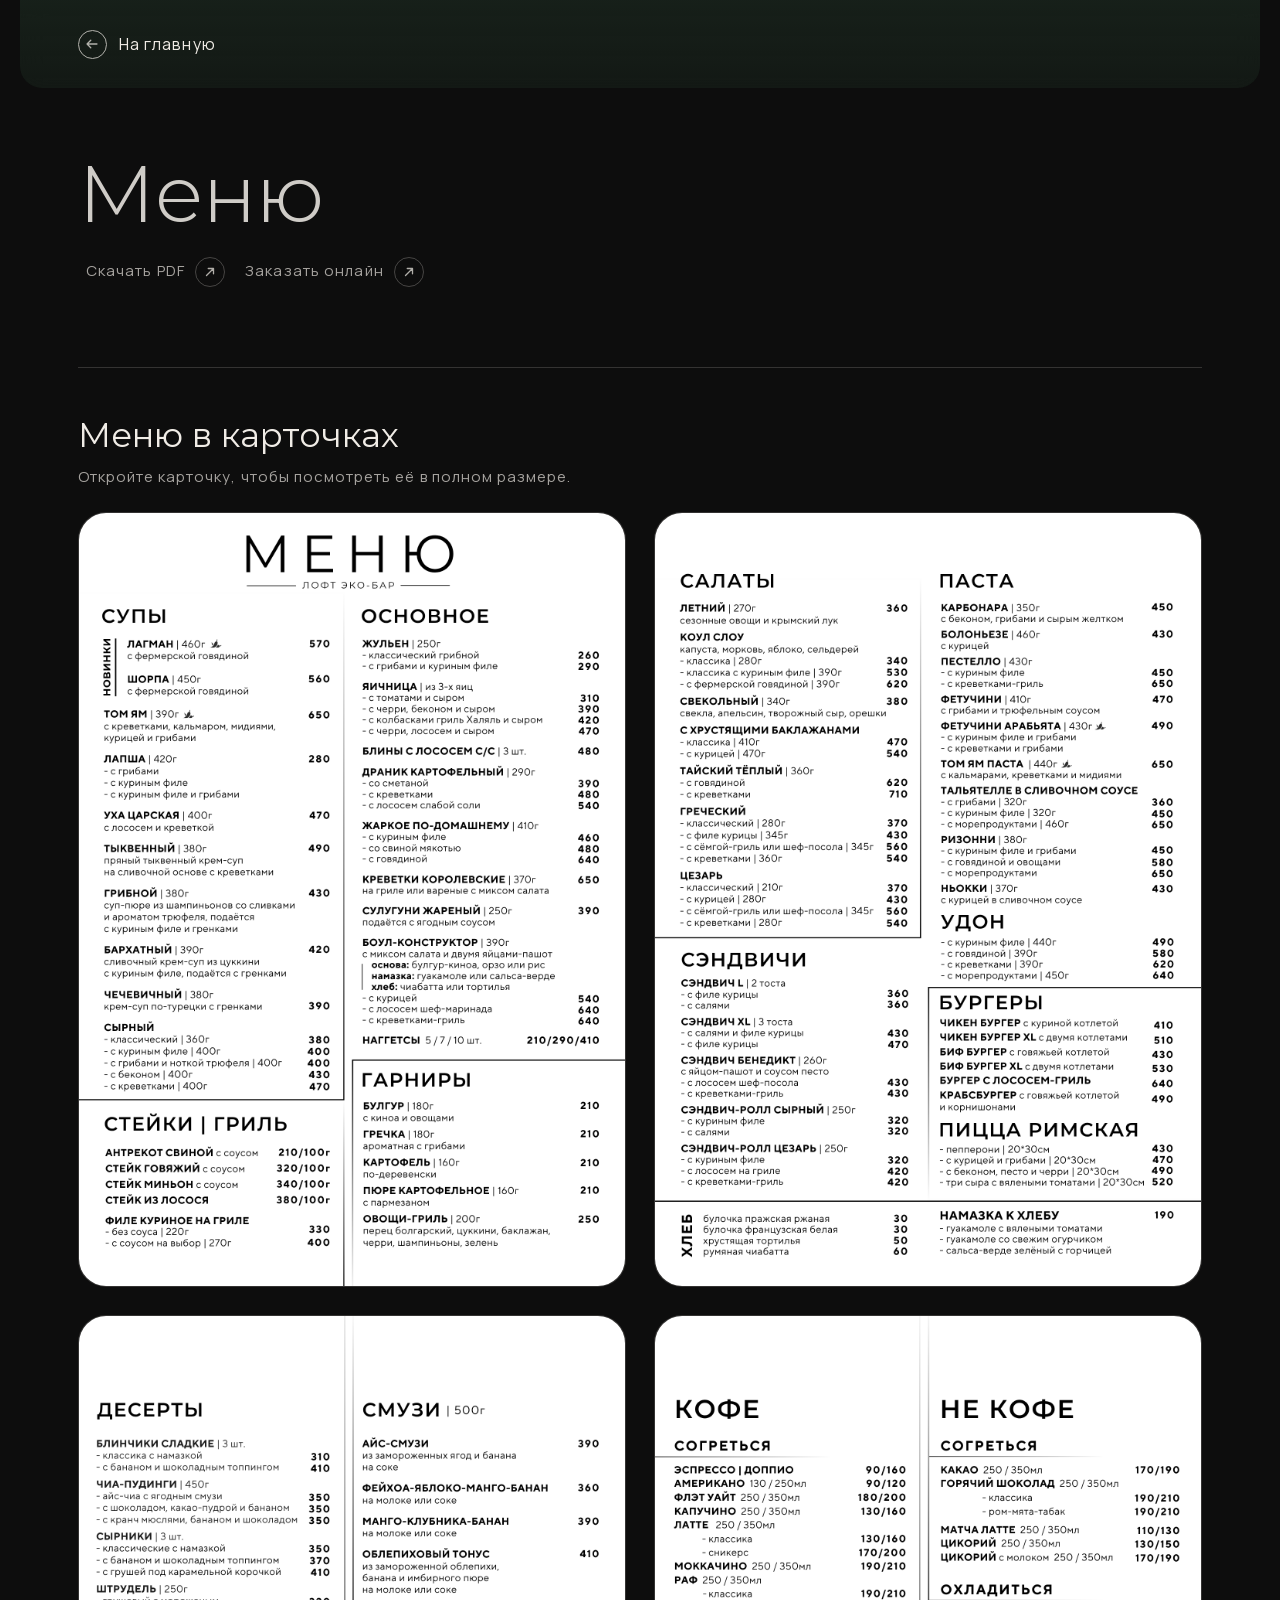
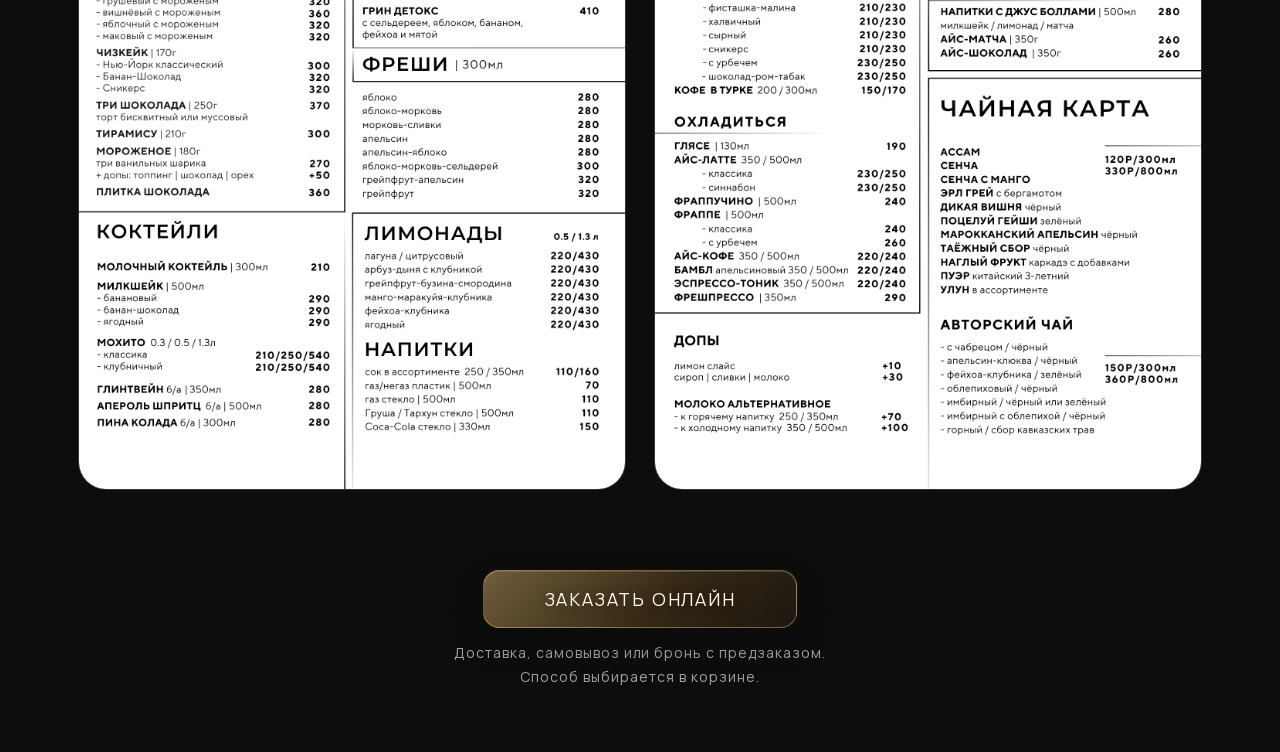
==== commit 99e1f8dd: "Polish LOFT button feedback and menu layout" ====
--- a/menu/index.html
+++ b/menu/index.html
@@ -10,6 +10,7 @@
     <link rel="icon" href="/favicon.svg" type="image/svg+xml" />
     <link rel="stylesheet" href="/styles.css" />
     <link rel="stylesheet" href="/menu/menu.css" />
+    <script src="/script.js" defer></script>
   </head>
   <body class="menuPage">
     <header class="menuTopbar menuWrap">
--- a/styles.css
+++ b/styles.css
@@ -216,7 +216,7 @@
 
 .ecoDivider p {
   margin: 0;
-  color: #9cbe86;
+  color: #b8bd94;
   font-size: clamp(15px, 1.35vw, 19px);
   font-weight: 620;
   letter-spacing: 0.56em;
@@ -1144,8 +1144,8 @@
     color: #fff8e9;
   }
 }
-:is(.contactActions, .buttonStack, .reviewActions) .button:focus-visible,
-:is(.contactActions, .buttonStack, .reviewActions) .button:active {
+:is(.contactActions, .buttonStack, .reviewActions) .button:active,
+:is(.contactActions, .buttonStack, .reviewActions) .button.isActiveButton {
   border-color: rgba(248, 218, 156, 0.58);
   background: var(--amber-glass);
   color: #fff8e9;
@@ -1182,6 +1182,10 @@
 }
 
 @media (width > 760px) {
+  footer {
+    padding-right: 28px;
+  }
+
   .heroActions {
     gap: 22px;
   }
--- a/menu/menu.css
+++ b/menu/menu.css
@@ -59,7 +59,7 @@
 
 @media (width > 760px) {
   .menuIntro h1 {
-    font-size: 125px;
+    font-size: clamp(44px, 8vw, 80px);
     font-weight: 320;
     color: rgba(240, 236, 230, 0.86);
   }
@@ -109,6 +109,20 @@
 }
 
 @media (max-width: 760px) {
+  .menuIntro {
+    text-align: left;
+  }
+
+  .menuExplanation {
+    margin-left: 0;
+    margin-right: 0;
+  }
+
+  .menuLinksLine {
+    justify-content: flex-start;
+    padding-left: 4px;
+  }
+
   .menuCardsIntro h2 {
     font-size: 22px;
   }
@@ -177,11 +191,36 @@
 
 .menuOrder .button { font-weight: 400; }
 
+@media (hover: hover) and (pointer: fine) and (width > 760px) {
+  .menuOrder .button:hover {
+    transform: scale(1.04);
+  }
+
+  .menuOrder .button:active,
+  .menuOrder .button.isActiveButton {
+    transform: scale(1.06);
+  }
+}
+
+@media (prefers-reduced-motion: reduce) {
+  .menuOrder .button:hover,
+  .menuOrder .button:active,
+  .menuOrder .button.isActiveButton {
+    transform: none;
+  }
+}
+
 @media (max-width: 760px) {
   .menuOrder .button { font-size: clamp(14px, 4.5vw, 17px); letter-spacing: 0.12em; }
 }
 @media (min-width: 761px) {
-  .menuOrder .button { font-size: 18px; letter-spacing: 0.1em; }
+  .menuOrder .button {
+    width: min(314px, 100%);
+    min-height: 58px;
+    justify-content: center;
+    font-size: 18px;
+    letter-spacing: 0.1em;
+  }
 }
 
 .menuTopbar {
@@ -197,4 +236,19 @@
   .menuTopbar {
     border-radius: 0 0 22px 22px;
   }
-}
+
+  .menuIntro {
+    text-align: left;
+  }
+
+  .menuExplanation {
+    margin-left: 0;
+    margin-right: 0;
+  }
+
+  .menuLinksLine {
+    justify-content: flex-start;
+    padding-left: 8px;
+    font-size: 15px;
+  }
+}
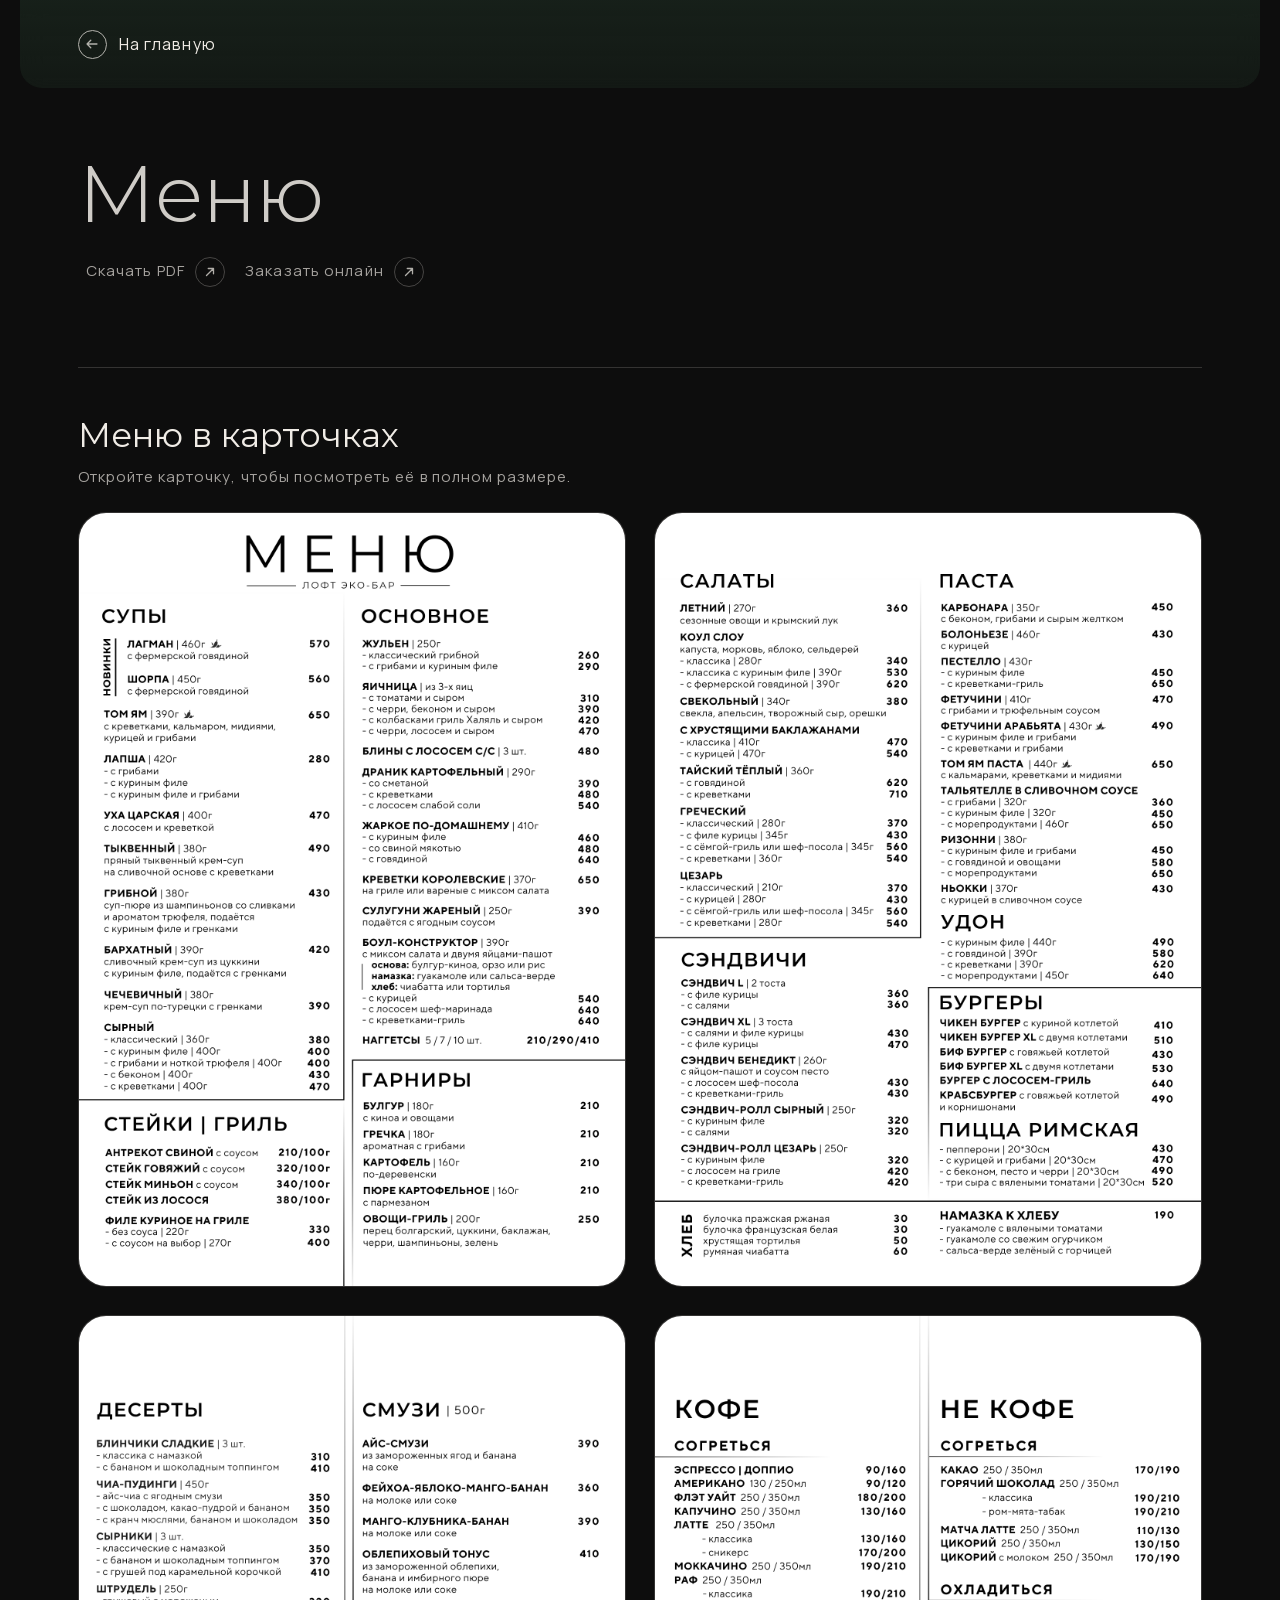
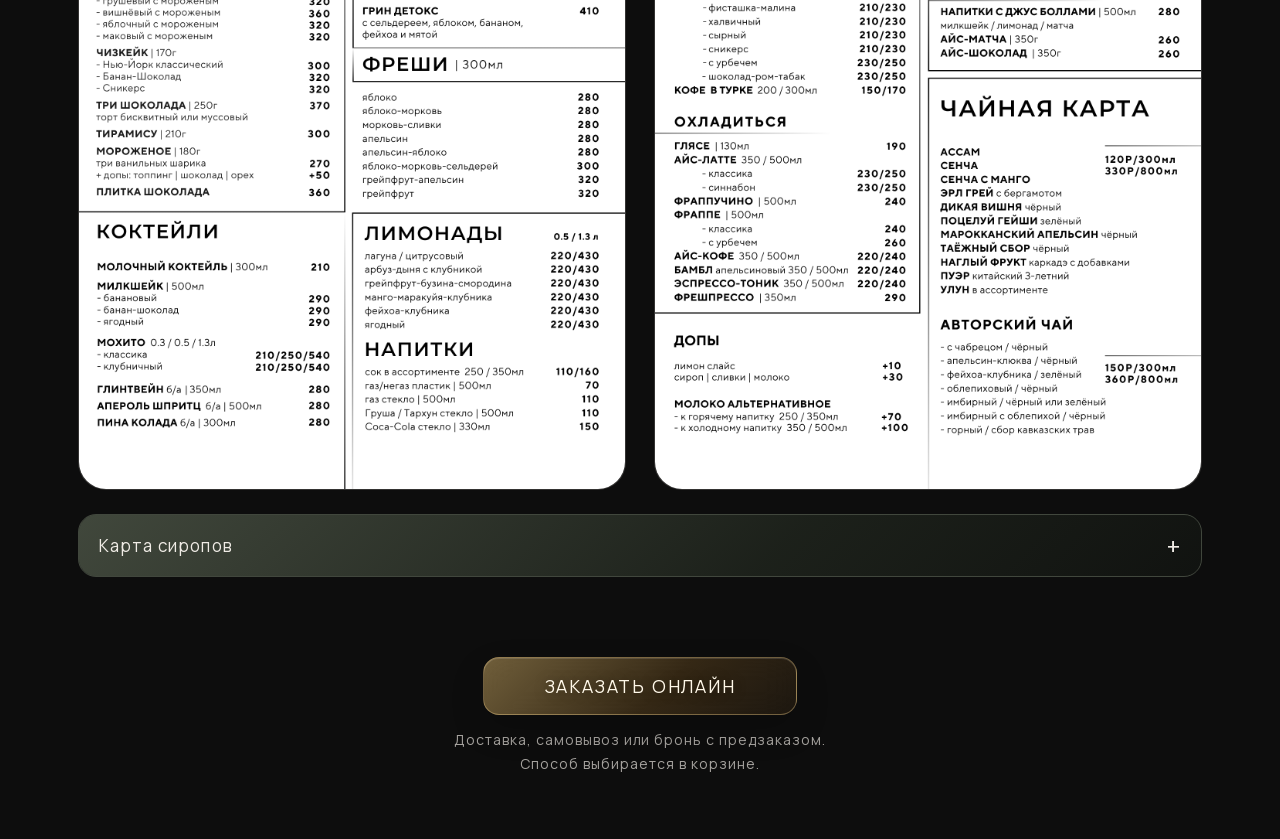
==== commit bb64189b: "Add expandable syrup menu with PDF download" ====
--- a/menu/index.html
+++ b/menu/index.html
@@ -5,12 +5,13 @@
     <meta name="viewport" content="width=device-width, initial-scale=1" />
     <meta name="theme-color" content="#0d0d0d" />
     <meta name="description" content="Меню ЛОФТ эко-бар в Георгиевске: карточки, PDF и онлайн-заказ." />
-    <title>Меню — ЛОФТ эко-бар</title>
+    <title>Меню ЛОФТ эко-бар в Георгиевске — блюда и онлайн-заказ</title>
     <link rel="canonical" href="https://loftecobar.ru/menu/" />
     <link rel="icon" href="/favicon.svg" type="image/svg+xml" />
     <link rel="stylesheet" href="/styles.css" />
     <link rel="stylesheet" href="/menu/menu.css" />
     <script src="/script.js" defer></script>
+    <script src="/menu/download.js" defer></script>
   </head>
   <body class="menuPage">
     <header class="menuTopbar menuWrap">
@@ -27,9 +28,10 @@
         <h1>Меню</h1>
         <div class="menuExplanation">
           <p class="menuLinksLine">
-            <span>Скачать PDF <a class="menuOrderArrow" href="/menu.pdf" download aria-label="Скачать PDF меню"><span class="arrow" aria-hidden="true"><svg viewBox="0 0 16 16" focusable="false"><path d="M4 12 12 4M6 4h6v6"></path></svg></span></a></span>
+            <span>Скачать PDF <a class="menuOrderArrow" href="/menu.pdf" download="loft-menu.pdf" data-menu-download aria-describedby="menu-download-status" aria-label="Скачать PDF меню"><span class="arrow" aria-hidden="true"><svg viewBox="0 0 16 16" focusable="false"><path d="M4 12 12 4M6 4h6v6"></path></svg></span></a></span>
             <span>Заказать онлайн <a class="menuOrderArrow" href="https://delivery.restik.com/loftecobar" target="_blank" rel="noopener noreferrer" aria-label="Заказать онлайн в Restik"><span class="arrow" aria-hidden="true"><svg viewBox="0 0 16 16" focusable="false"><path d="M4 12 12 4M6 4h6v6"></path></svg></span></a></span>
           </p>
+          <p id="menu-download-status" data-download-status role="status" hidden><span></span> <a href="/menu.pdf" target="_blank" rel="noopener noreferrer">Открыть PDF</a></p>
         </div>
       </header>
 
@@ -61,6 +63,16 @@
           </li>
 
         </ol>
+        <details class="syrupCard">
+          <summary>Карта сиропов <span class="syrupToggle" aria-hidden="true"></span></summary>
+          <div class="syrupContent">
+            <a class="syrupImage" href="/menu/syrups.png" aria-label="Открыть карту сиропов в полном размере">
+              <img src="/menu/syrups.png" alt="Карта сиропов ЛОФТ эко-бар: вкусы сиропов и популярные миксы" width="1024" height="1536" loading="lazy" decoding="async" />
+            </a>
+            <p class="syrupDownload">Скачать карту сиропов (PDF) <a class="menuOrderArrow" href="/menu/syrups.pdf" download="loft-syrups.pdf" data-menu-download aria-describedby="syrups-download-status" aria-label="Скачать карту сиропов PDF"><span class="arrow" aria-hidden="true"><svg viewBox="0 0 16 16" focusable="false"><path d="M4 12 12 4M6 4h6v6"></path></svg></span></a></p>
+            <p id="syrups-download-status" data-download-status role="status" hidden><span></span> <a href="/menu/syrups.pdf" target="_blank" rel="noopener noreferrer">Открыть PDF</a></p>
+          </div>
+        </details>
       </section>
       <div class="menuOrder">
         <a class="button buttonPrimary" href="https://delivery.restik.com/loftecobar" target="_blank" rel="noopener noreferrer">Заказать онлайн</a>
--- a/menu/menu.css
+++ b/menu/menu.css
@@ -174,6 +174,74 @@
   height: auto;
 }
 
+.syrupCard {
+  margin-top: 24px;
+  border: 1px solid rgba(181, 201, 167, 0.31);
+  border-radius: 18px;
+  overflow: hidden;
+}
+
+.syrupCard summary {
+  display: flex;
+  justify-content: space-between;
+  align-items: center;
+  gap: 16px;
+  min-height: 58px;
+  padding: 14px 20px;
+  background: var(--sage-glass);
+  color: var(--milk);
+  font-size: 17px;
+  letter-spacing: 0.07em;
+  cursor: pointer;
+  list-style: none;
+}
+
+.syrupCard summary::-webkit-details-marker {
+  display: none;
+}
+
+.syrupToggle::before {
+  content: "+";
+  font-size: 24px;
+}
+
+.syrupCard[open] .syrupToggle::before {
+  content: "−";
+}
+
+.syrupContent {
+  padding: 16px;
+}
+
+.syrupImage {
+  display: block;
+  width: min(100%, 720px);
+  margin-inline: auto;
+  overflow: hidden;
+  border-radius: 16px;
+  background: #fff;
+}
+
+.syrupImage img {
+  display: block;
+  width: 100%;
+  height: auto;
+}
+
+.syrupDownload {
+  margin: 16px 0 0;
+  color: var(--milk-muted);
+  text-align: center;
+  line-height: 1.6;
+  letter-spacing: 0.07em;
+}
+
+@media (width > 760px) {
+  .syrupDownload {
+    font-size: 15px;
+  }
+}
+
 @media (min-width: 760px) {
   .menuCardList {
     grid-template-columns: repeat(2, minmax(0, 1fr));
